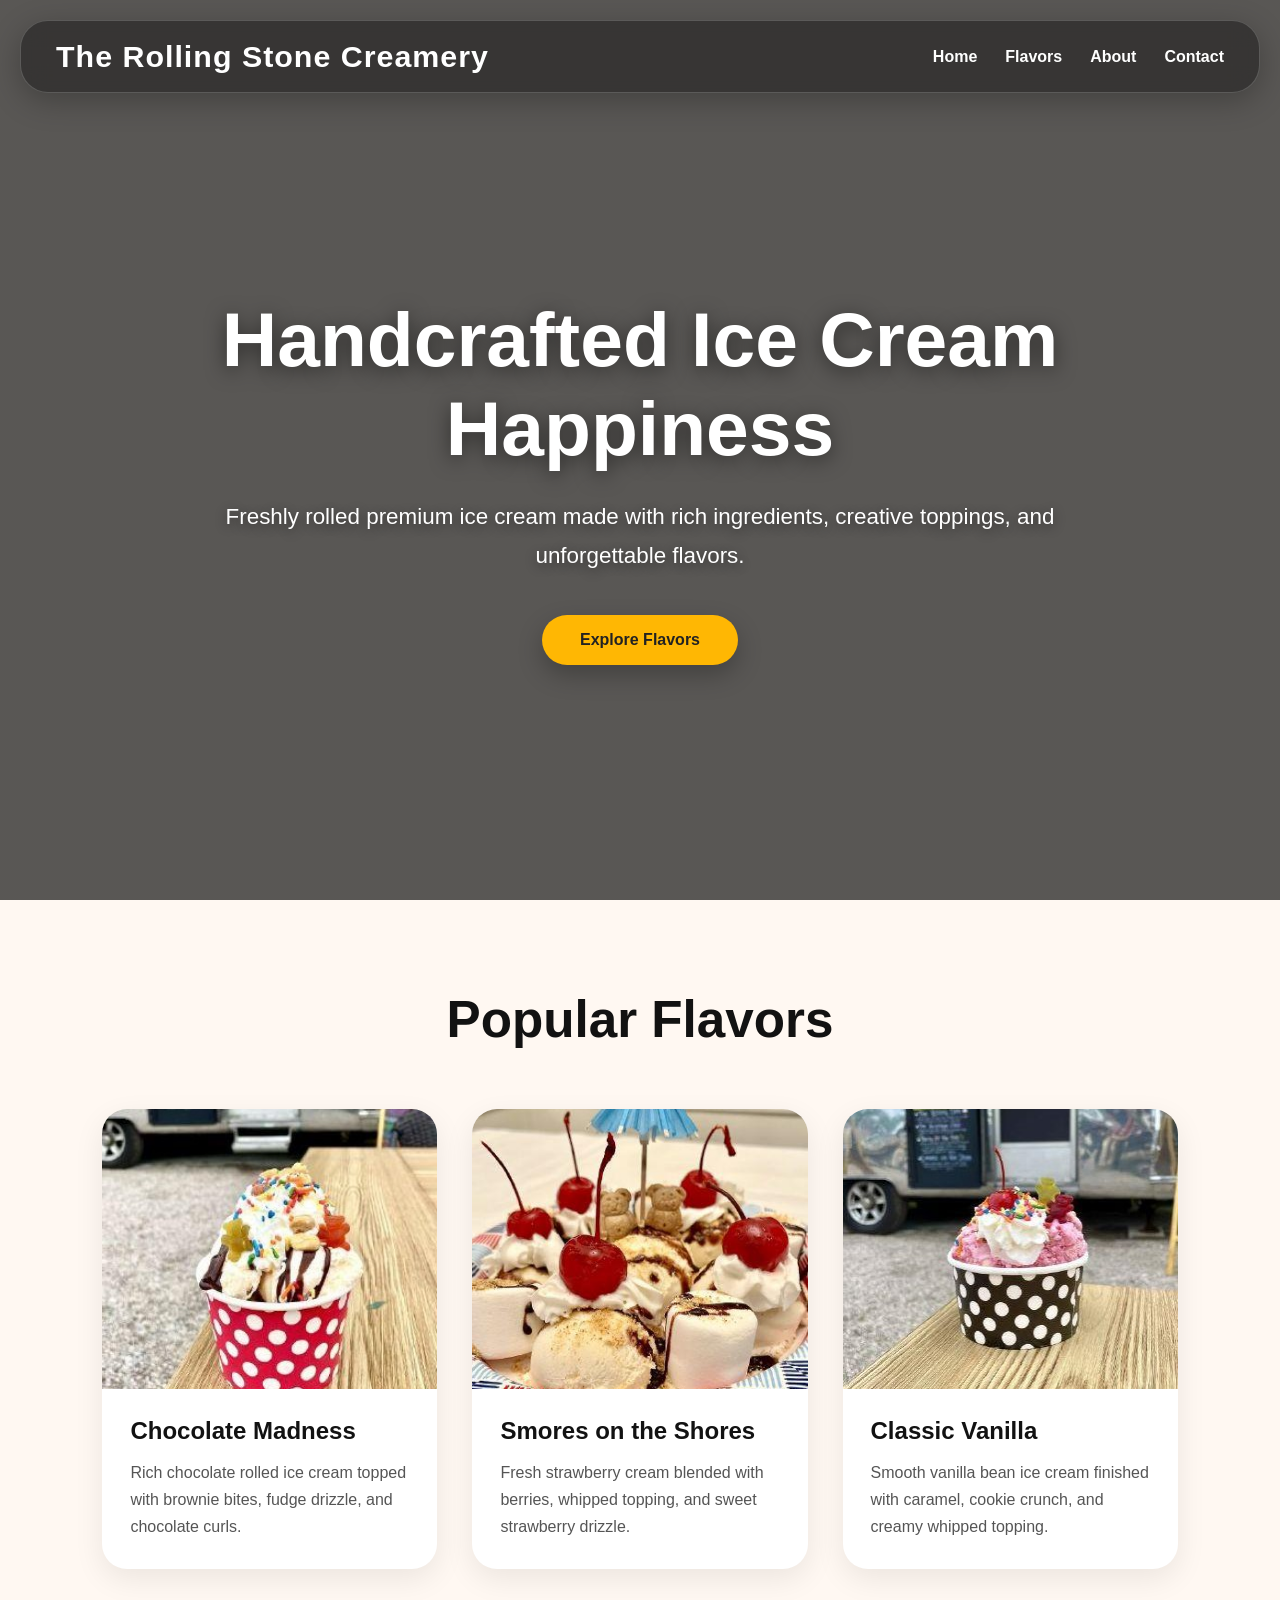
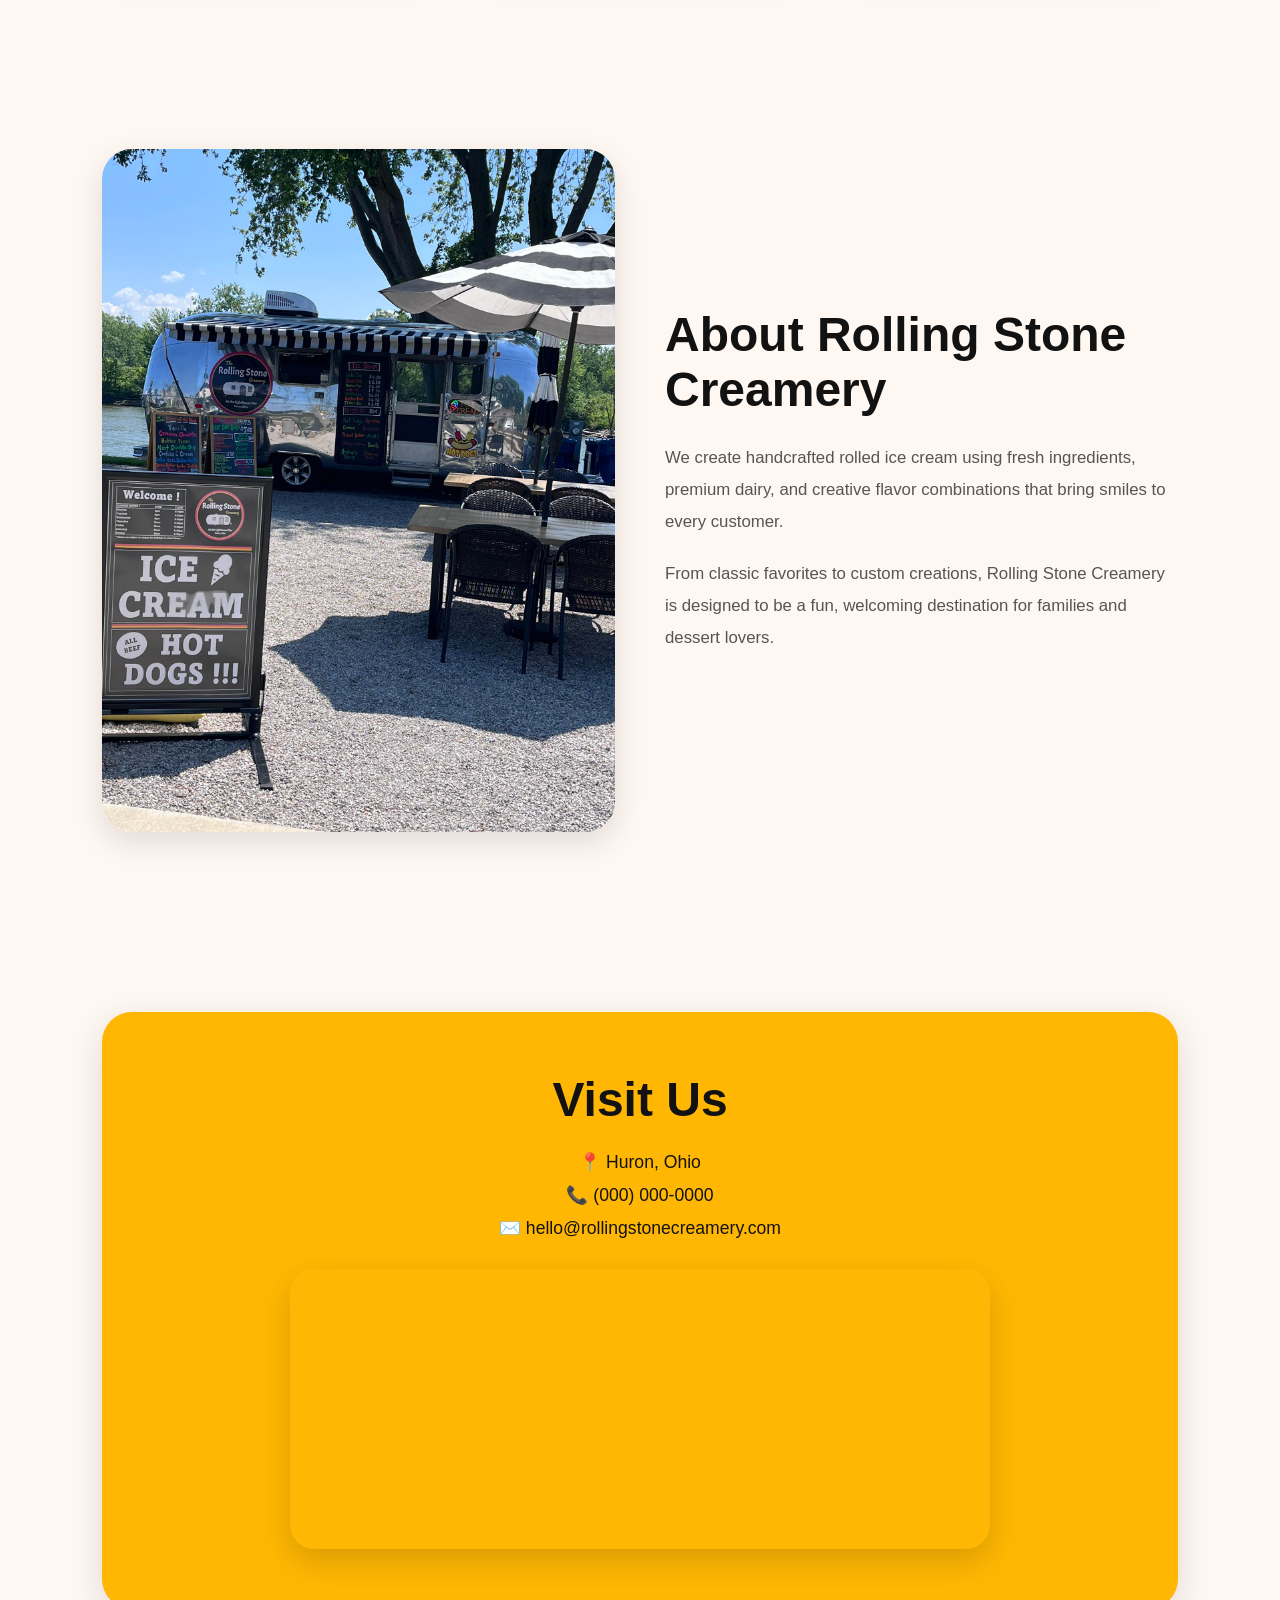
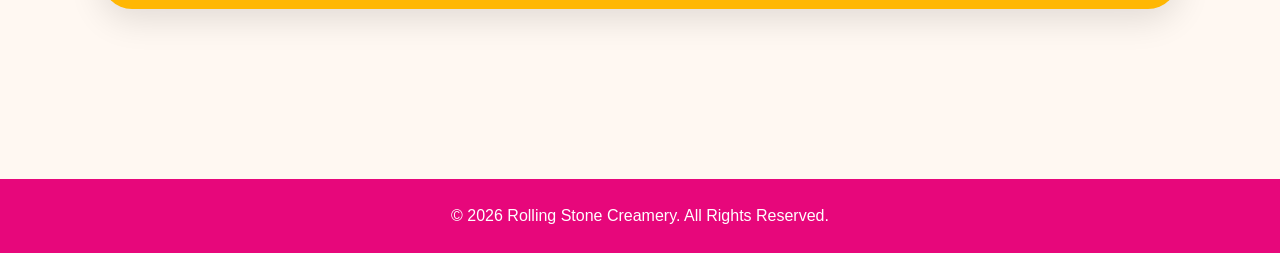
==== index.html @ 0e972435 "updated website, added new images, and removed contact and location pages" ====
<!DOCTYPE html>
<html lang="en">
<head>
  <meta charset="UTF-8" />
  <meta name="viewport" content="width=device-width, initial-scale=1.0"/>
  <title>Rolling Stone Creamery</title>

  <style>

    /* =========================
       RESET
    ========================== */

    *{
      margin:0;
      padding:0;
      box-sizing:border-box;
    }

    html{
      scroll-behavior:smooth;
      scroll-padding-top:120px;
    }

    body{
      font-family: Arial, Helvetica, sans-serif;
      background:#fff8f2;
      overflow-x:hidden;
      color:#222;
    }

    img{
      max-width:100%;
      display:block;
    }

    a{
      text-decoration:none;
    }


    /* =========================
       HERO SECTION
    ========================== */

    .hero{
      position:relative;
      min-height:100vh;

      background:
        linear-gradient(rgba(0,0,0,0.65), rgba(0,0,0,0.65)),
        url("images/stream.png");

      background-size:cover;
      background-position:center;
      background-repeat:no-repeat;

      display:flex;
      justify-content:center;
      align-items:center;

      text-align:center;
      padding:20px;
    }


    /* =========================
       FLOATING NAVBAR
    ========================== */

    header{
      position:fixed;

      top:20px;
      left:20px;
      right:20px;

      display:flex;
      justify-content:space-between;
      align-items:center;

      padding:18px 35px;

      background:rgba(15,15,15,0.45);
      backdrop-filter:blur(12px);

      border:1px solid rgba(255,255,255,0.18);

      border-radius:28px;

      box-shadow:
        0 8px 30px rgba(0,0,0,0.25);

      z-index:1000;
    }

    .logo{
      color:white;
      font-size:1.9rem;
      font-weight:bold;
      letter-spacing:1px;
      white-space:nowrap;
    }

    nav{
      display:flex;
      gap:28px;
      align-items:center;
      flex-wrap:wrap;
      justify-content:center;
    }

    nav a{
      color:white;
      font-weight:bold;
      transition:0.3s;
      font-size:1rem;
    }

    nav a:hover{
      color:#ffd166;
    }


    /* =========================
       HERO CONTENT
    ========================== */

    .hero-content{
      max-width:900px;
      color:white;
      padding-top:60px;
    }

    .hero-content h1{
      font-size:clamp(2.5rem, 6vw, 5.5rem);
      margin-bottom:25px;

      text-shadow:
        0 4px 20px rgba(0,0,0,0.5);
    }

    .hero-content p{
      font-size:clamp(1rem, 2vw, 1.4rem);
      line-height:1.7;
      margin-bottom:40px;

      text-shadow:
        0 3px 12px rgba(0,0,0,0.45);
    }

    .btn{
      display:inline-block;

      padding:16px 38px;

      background:#ffb703;
      color:#222;

      border-radius:50px;

      font-weight:bold;
      font-size:1rem;

      transition:0.3s ease;

      box-shadow:
        0 10px 25px rgba(0,0,0,0.25);
    }

    .btn:hover{
      transform:translateY(-4px) scale(1.03);
      background:#ffd166;
    }


    /* =========================
       GENERAL SECTION STYLES
    ========================== */

    section{
      padding:90px 8%;
    }

    .section-title{
      text-align:center;
      font-size:clamp(2rem, 5vw, 3.2rem);
      color:#121212;
      margin-bottom:60px;
    }


    /* =========================
       FLAVORS SECTION
    ========================== */

    .flavors-grid{
      display:grid;

      grid-template-columns:
        repeat(auto-fit, minmax(280px, 1fr));

      gap:35px;
    }

    .card{
      background:white;

      border-radius:25px;

      overflow:hidden;

      box-shadow:
        0 10px 30px rgba(0,0,0,0.08);

      transition:0.35s ease;
    }

    .card:hover{
      transform:translateY(-10px);
    }

    .card img{
      width:100%;
      height:280px;
      object-fit:cover;
    }

    .card-content{
      padding:28px;
    }

    .card-content h3{
      color:#121212;
      margin-bottom:14px;
      font-size:1.5rem;
    }

    .card-content p{
      line-height:1.7;
      color:#555;
    }


    /* =========================
       ABOUT SECTION
    ========================== */

    .about{
      display:grid;
      grid-template-columns:1fr 1fr;
      gap:50px;
      align-items:center;
    }

    .about img{
      border-radius:30px;

      height:100%;
      object-fit:cover;

      box-shadow:
        0 10px 30px rgba(0,0,0,0.12);
    }

    .about-text h2{
      color:#121212;
      font-size:clamp(2rem, 5vw, 3rem);
      margin-bottom:25px;
    }

    .about-text p{
      line-height:1.9;
      margin-bottom:20px;
      color:#555;
      font-size:1.05rem;
    }


    /* =========================
       CONTACT SECTION
    ========================== */

    .contact-box{
      background:#ffb703;
      color:#121212;

      padding:60px 30px;

      border-radius:30px;

      text-align:center;

      box-shadow:
        0 10px 35px rgba(0,0,0,0.12);
    }

    .contact-box h2{
      font-size:clamp(2rem, 5vw, 3rem);
      margin-bottom:25px;
    }

    .map-container{
      margin-top:30px;
      width:100%;
      max-width:700px;
      margin-left:auto;
      margin-right:auto;
      border-radius:24px;
      overflow:hidden;
      box-shadow:0 12px 30px rgba(0,0,0,0.15);
    }

    .map-container iframe{
      width:100%;
      min-height:280px;
      border:0;
      display:block;
    }

    .contact-box p{
      margin:12px 0;
      font-size:1.1rem;
    }


    /* =========================
       FOOTER
    ========================== */

    footer{
      background:#e7077b;
      color:white;

      text-align:center;

      padding:28px 20px;
      margin-top:80px;
    }


    /* =========================
       TABLETS
    ========================== */

    @media(max-width:992px){

      .about{
        grid-template-columns:1fr;
      }

      .about img{
        max-height:500px;
      }

      .logo{
        font-size:1.6rem;
      }
    }


    /* =========================
       MOBILE
    ========================== */

    @media(max-width:768px){

      header{
        flex-direction:column;
        gap:18px;

        padding:20px;
      }

      nav{
        gap:18px;
      }

      nav a{
        font-size:0.95rem;
      }

      .logo{
        font-size:1.5rem;
      }

      .hero{
        padding-top:120px;
      }

      .hero-content{
        padding-top:40px;
      }

      .hero-content p{
        font-size:1rem;
      }

      section{
        padding:70px 6%;
      }

      .map-container iframe{
        min-height:220px;
      }

      .card img{
        height:240px;
      }
    }


    /* =========================
       SMALL PHONES
    ========================== */

    @media(max-width:480px){

      header{
        left:10px;
        right:10px;
        top:10px;

        border-radius:22px;
      }

      .logo{
        font-size:1.4rem;
        text-align:center;
      }

      nav{
        gap:12px;
      }

      nav a{
        font-size:0.85rem;
      }

      .btn{
        width:100%;
        max-width:280px;
      }

      .contact-box{
        padding:45px 20px;
      }
    }

  </style>
</head>

<body>

  <!-- =========================
       HERO
  ========================== -->

  <section class="hero" id="home">

    <!-- NAVBAR -->

    <header >
      <div class="logo">
        The Rolling Stone Creamery
      </div>

      <nav>
        <a href="#home">Home</a>
        <a href="#flavors">Flavors</a>
        <a href="#about">About</a>
        <a href="#contact">Contact</a>
      </nav>

    </header>


    <!-- HERO CONTENT -->
    <div > </div>

    <div class="hero-content">

      <h1>
        Handcrafted Ice Cream Happiness
      </h1>

      <p>
        Freshly rolled premium ice cream made with rich ingredients,
        creative toppings, and unforgettable flavors.
      </p>

      <a href="#flavors" class="btn">
        Explore Flavors
      </a>

    </div>

  </section>


  <!-- =========================
       FLAVORS
  ========================== -->

  <section id="flavors">

    <h2 class="section-title">
      Popular Flavors
    </h2>

    <div class="flavors-grid">

      <div class="card">

        <img
          src="images/icecream.jpg"
          alt="Chocolate Ice Cream"
        >

        <div class="card-content">

          <h3>Chocolate Madness</h3>

          <p>
            Rich chocolate rolled ice cream topped with brownie bites,
            fudge drizzle, and chocolate curls.
          </p>

        </div>

      </div>


      <div class="card">

        <img
          src="images/shores.jpg"
          alt="Strawberry Ice Cream"
        >

        <div class="card-content">

          <h3>Smores on the Shores</h3>

          <p>
            Fresh strawberry cream blended with berries,
            whipped topping, and sweet strawberry drizzle.
          </p>

        </div>

      </div>


      <div class="card">

        <img
          src="images/pink.jpg"
          alt="Vanilla Ice Cream"
        >

        <div class="card-content">

          <h3>Classic Vanilla</h3>

          <p>
            Smooth vanilla bean ice cream finished with caramel,
            cookie crunch, and creamy whipped topping.
          </p>

        </div>

      </div>

    </div>

  </section>


  <!-- =========================
       ABOUT
  ========================== -->

  <section id="about">

    <div class="about">

      <img
        src="images/Mobile.jpg"
        alt="Ice Cream Shop"
      >

      <div class="about-text">

        <h2>
          About Rolling Stone Creamery
        </h2>

        <p>
          We create handcrafted rolled ice cream using fresh ingredients,
          premium dairy, and creative flavor combinations that bring
          smiles to every customer.
        </p>

        <p>
          From classic favorites to custom creations,
          Rolling Stone Creamery is designed to be a fun,
          welcoming destination for families and dessert lovers.
        </p>

      </div>

    </div>

  </section>


  <!-- =========================
       CONTACT
  ========================== -->

  <section id="contact">

    <div class="contact-box">

      <h2>
        Visit Us
      </h2>

      <p>📍 Huron, Ohio</p>
      <p>📞 (000) 000-0000</p>
      <p>✉️ hello@rollingstonecreamery.com</p>

    <div class="map-container">
      <iframe src="https://www.google.com/maps/embed?pb=!1m18!1m12!1m3!1d2992.952957649948!2d-82.55434002339095!3d41.39682797129865!2m3!1f0!2f0!3f0!3m2!1i1024!2i768!4f13.1!3m3!1m2!1s0x883a6b183b2b6341%3A0x81b5bcb87143c381!2sThe%20Rolling%20Stone%20Creamery!5e0!3m2!1sen!2sus!4v1778425450302!5m2!1sen!2sus" allowfullscreen="" loading="lazy" referrerpolicy="no-referrer-when-downgrade"></iframe>
    </div>

    </div>


  </section>


  <!-- =========================
       FOOTER
  ========================== -->

  <footer>
    © 2026 Rolling Stone Creamery. All Rights Reserved.
  </footer>

</body>
</html>
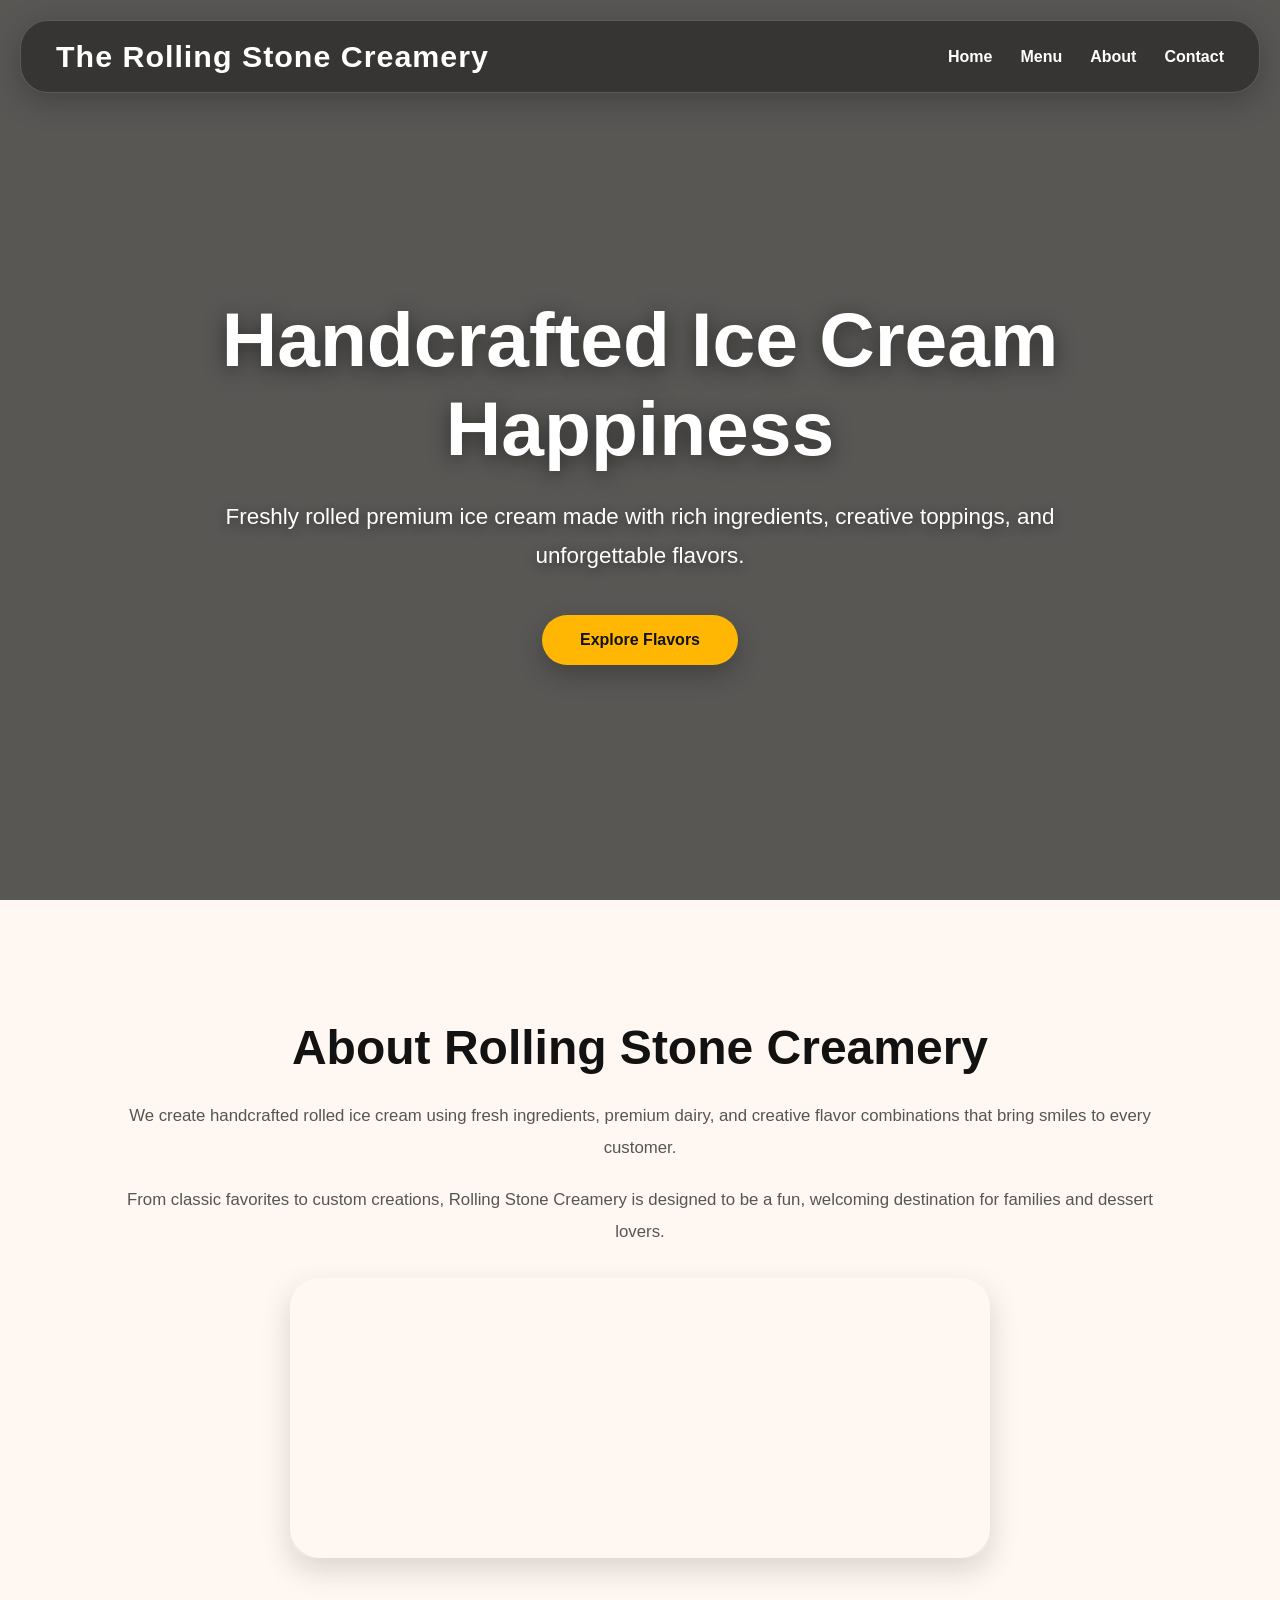
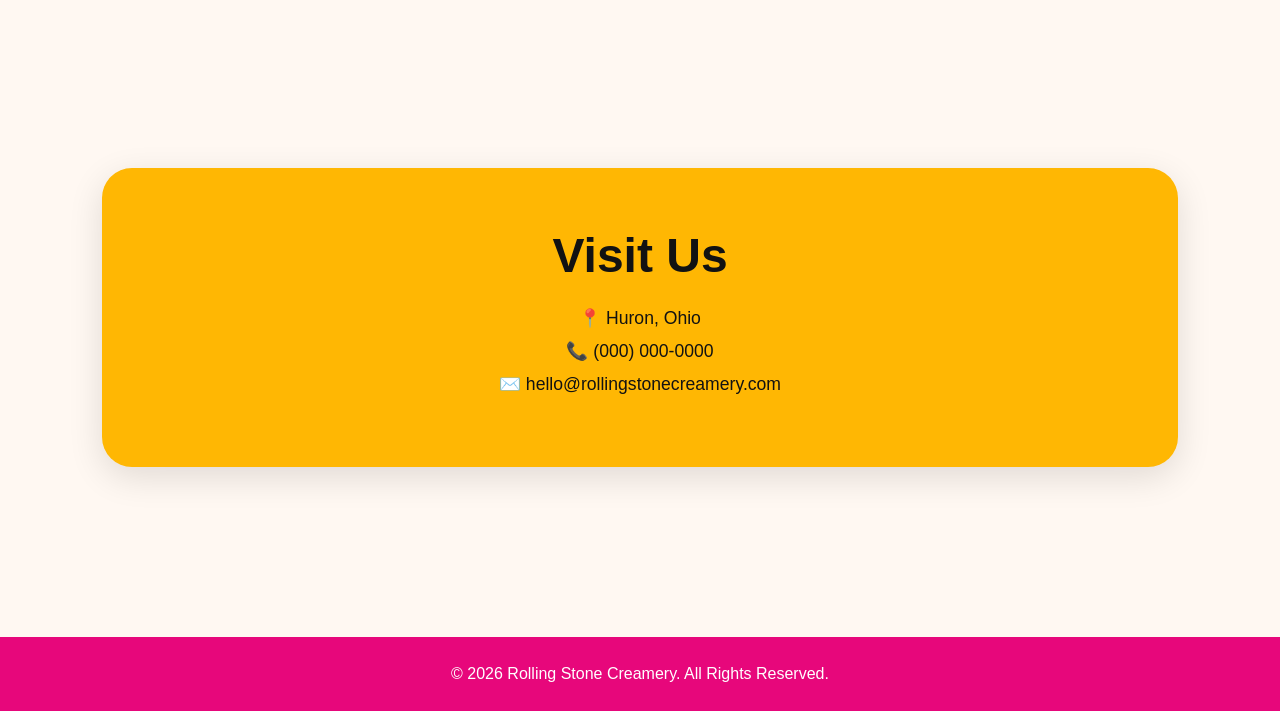
==== commit eedc874d: "Added Menu and css files, removed nav-toggle.js and related code from index.html and menu.html" ====
--- a/index.html
+++ b/index.html
@@ -5,453 +5,12 @@
   <meta name="viewport" content="width=device-width, initial-scale=1.0"/>
   <title>Rolling Stone Creamery</title>
 
-  <style>
-
-    /* =========================
-       RESET
-    ========================== */
-
-    *{
-      margin:0;
-      padding:0;
-      box-sizing:border-box;
-    }
-
-    html{
-      scroll-behavior:smooth;
-      scroll-padding-top:120px;
-    }
-
-    body{
-      font-family: Arial, Helvetica, sans-serif;
-      background:#fff8f2;
-      overflow-x:hidden;
-      color:#222;
-    }
-
-    img{
-      max-width:100%;
-      display:block;
-    }
-
-    a{
-      text-decoration:none;
-    }
-
-
-    /* =========================
-       HERO SECTION
-    ========================== */
-
-    .hero{
-      position:relative;
-      min-height:100vh;
-
-      background:
-        linear-gradient(rgba(0,0,0,0.65), rgba(0,0,0,0.65)),
-        url("images/stream.png");
-
-      background-size:cover;
-      background-position:center;
-      background-repeat:no-repeat;
-
-      display:flex;
-      justify-content:center;
-      align-items:center;
-
-      text-align:center;
-      padding:20px;
-    }
-
-
-    /* =========================
-       FLOATING NAVBAR
-    ========================== */
-
-    header{
-      position:fixed;
-
-      top:20px;
-      left:20px;
-      right:20px;
-
-      display:flex;
-      justify-content:space-between;
-      align-items:center;
-
-      padding:18px 35px;
-
-      background:rgba(15,15,15,0.45);
-      backdrop-filter:blur(12px);
-
-      border:1px solid rgba(255,255,255,0.18);
-
-      border-radius:28px;
-
-      box-shadow:
-        0 8px 30px rgba(0,0,0,0.25);
-
-      z-index:1000;
-    }
-
-    .logo{
-      color:white;
-      font-size:1.9rem;
-      font-weight:bold;
-      letter-spacing:1px;
-      white-space:nowrap;
-    }
-
-    nav{
-      display:flex;
-      gap:28px;
-      align-items:center;
-      flex-wrap:wrap;
-      justify-content:center;
-    }
-
-    nav a{
-      color:white;
-      font-weight:bold;
-      transition:0.3s;
-      font-size:1rem;
-    }
-
-    nav a:hover{
-      color:#ffd166;
-    }
-
-
-    /* =========================
-       HERO CONTENT
-    ========================== */
-
-    .hero-content{
-      max-width:900px;
-      color:white;
-      padding-top:60px;
-    }
-
-    .hero-content h1{
-      font-size:clamp(2.5rem, 6vw, 5.5rem);
-      margin-bottom:25px;
-
-      text-shadow:
-        0 4px 20px rgba(0,0,0,0.5);
-    }
-
-    .hero-content p{
-      font-size:clamp(1rem, 2vw, 1.4rem);
-      line-height:1.7;
-      margin-bottom:40px;
-
-      text-shadow:
-        0 3px 12px rgba(0,0,0,0.45);
-    }
-
-    .btn{
-      display:inline-block;
-
-      padding:16px 38px;
-
-      background:#ffb703;
-      color:#222;
-
-      border-radius:50px;
-
-      font-weight:bold;
-      font-size:1rem;
-
-      transition:0.3s ease;
-
-      box-shadow:
-        0 10px 25px rgba(0,0,0,0.25);
-    }
-
-    .btn:hover{
-      transform:translateY(-4px) scale(1.03);
-      background:#ffd166;
-    }
-
-
-    /* =========================
-       GENERAL SECTION STYLES
-    ========================== */
-
-    section{
-      padding:90px 8%;
-    }
-
-    .section-title{
-      text-align:center;
-      font-size:clamp(2rem, 5vw, 3.2rem);
-      color:#121212;
-      margin-bottom:60px;
-    }
-
-
-    /* =========================
-       FLAVORS SECTION
-    ========================== */
-
-    .flavors-grid{
-      display:grid;
-
-      grid-template-columns:
-        repeat(auto-fit, minmax(280px, 1fr));
-
-      gap:35px;
-    }
-
-    .card{
-      background:white;
-
-      border-radius:25px;
-
-      overflow:hidden;
-
-      box-shadow:
-        0 10px 30px rgba(0,0,0,0.08);
-
-      transition:0.35s ease;
-    }
-
-    .card:hover{
-      transform:translateY(-10px);
-    }
-
-    .card img{
-      width:100%;
-      height:280px;
-      object-fit:cover;
-    }
-
-    .card-content{
-      padding:28px;
-    }
-
-    .card-content h3{
-      color:#121212;
-      margin-bottom:14px;
-      font-size:1.5rem;
-    }
-
-    .card-content p{
-      line-height:1.7;
-      color:#555;
-    }
-
-
-    /* =========================
-       ABOUT SECTION
-    ========================== */
-
-    .about{
-      display:grid;
-      grid-template-columns:1fr 1fr;
-      gap:50px;
-      align-items:center;
-    }
-
-    .about img{
-      border-radius:30px;
-
-      height:100%;
-      object-fit:cover;
-
-      box-shadow:
-        0 10px 30px rgba(0,0,0,0.12);
-    }
-
-    .about-text h2{
-      color:#121212;
-      font-size:clamp(2rem, 5vw, 3rem);
-      margin-bottom:25px;
-    }
-
-    .about-text p{
-      line-height:1.9;
-      margin-bottom:20px;
-      color:#555;
-      font-size:1.05rem;
-    }
-
-
-    /* =========================
-       CONTACT SECTION
-    ========================== */
-
-    .contact-box{
-      background:#ffb703;
-      color:#121212;
-
-      padding:60px 30px;
-
-      border-radius:30px;
-
-      text-align:center;
-
-      box-shadow:
-        0 10px 35px rgba(0,0,0,0.12);
-    }
-
-    .contact-box h2{
-      font-size:clamp(2rem, 5vw, 3rem);
-      margin-bottom:25px;
-    }
-
-    .map-container{
-      margin-top:30px;
-      width:100%;
-      max-width:700px;
-      margin-left:auto;
-      margin-right:auto;
-      border-radius:24px;
-      overflow:hidden;
-      box-shadow:0 12px 30px rgba(0,0,0,0.15);
-    }
-
-    .map-container iframe{
-      width:100%;
-      min-height:280px;
-      border:0;
-      display:block;
-    }
-
-    .contact-box p{
-      margin:12px 0;
-      font-size:1.1rem;
-    }
-
-
-    /* =========================
-       FOOTER
-    ========================== */
-
-    footer{
-      background:#e7077b;
-      color:white;
-
-      text-align:center;
-
-      padding:28px 20px;
-      margin-top:80px;
-    }
-
-
-    /* =========================
-       TABLETS
-    ========================== */
-
-    @media(max-width:992px){
-
-      .about{
-        grid-template-columns:1fr;
-      }
-
-      .about img{
-        max-height:500px;
-      }
-
-      .logo{
-        font-size:1.6rem;
-      }
-    }
-
-
-    /* =========================
-       MOBILE
-    ========================== */
-
-    @media(max-width:768px){
-
-      header{
-        flex-direction:column;
-        gap:18px;
-
-        padding:20px;
-      }
-
-      nav{
-        gap:18px;
-      }
-
-      nav a{
-        font-size:0.95rem;
-      }
-
-      .logo{
-        font-size:1.5rem;
-      }
-
-      .hero{
-        padding-top:120px;
-      }
-
-      .hero-content{
-        padding-top:40px;
-      }
-
-      .hero-content p{
-        font-size:1rem;
-      }
-
-      section{
-        padding:70px 6%;
-      }
-
-      .map-container iframe{
-        min-height:220px;
-      }
-
-      .card img{
-        height:240px;
-      }
-    }
-
-
-    /* =========================
-       SMALL PHONES
-    ========================== */
-
-    @media(max-width:480px){
-
-      header{
-        left:10px;
-        right:10px;
-        top:10px;
-
-        border-radius:22px;
-      }
-
-      .logo{
-        font-size:1.4rem;
-        text-align:center;
-      }
-
-      nav{
-        gap:12px;
-      }
-
-      nav a{
-        font-size:0.85rem;
-      }
-
-      .btn{
-        width:100%;
-        max-width:280px;
-      }
-
-      .contact-box{
-        padding:45px 20px;
-      }
-    }
-
-  </style>
+  <link rel="stylesheet" href="global.css">
+  <link rel="stylesheet" href="index.css">
+  <link rel="icon" href="images/icon.ico" type="image/x-icon">
 </head>
 
 <body>
-
   <!-- =========================
        HERO
   ========================== -->
@@ -467,7 +26,7 @@
 
       <nav>
         <a href="#home">Home</a>
-        <a href="#flavors">Flavors</a>
+        <a href="menu.html#flavors">Menu</a>
         <a href="#about">About</a>
         <a href="#contact">Contact</a>
       </nav>
@@ -489,88 +48,9 @@
         creative toppings, and unforgettable flavors.
       </p>
 
-      <a href="#flavors" class="btn">
+      <a href="menu.html#flavors" class="btn">
         Explore Flavors
       </a>
-
-    </div>
-
-  </section>
-
-
-  <!-- =========================
-       FLAVORS
-  ========================== -->
-
-  <section id="flavors">
-
-    <h2 class="section-title">
-      Popular Flavors
-    </h2>
-
-    <div class="flavors-grid">
-
-      <div class="card">
-
-        <img
-          src="images/icecream.jpg"
-          alt="Chocolate Ice Cream"
-        >
-
-        <div class="card-content">
-
-          <h3>Chocolate Madness</h3>
-
-          <p>
-            Rich chocolate rolled ice cream topped with brownie bites,
-            fudge drizzle, and chocolate curls.
-          </p>
-
-        </div>
-
-      </div>
-
-
-      <div class="card">
-
-        <img
-          src="images/shores.jpg"
-          alt="Strawberry Ice Cream"
-        >
-
-        <div class="card-content">
-
-          <h3>Smores on the Shores</h3>
-
-          <p>
-            Fresh strawberry cream blended with berries,
-            whipped topping, and sweet strawberry drizzle.
-          </p>
-
-        </div>
-
-      </div>
-
-
-      <div class="card">
-
-        <img
-          src="images/pink.jpg"
-          alt="Vanilla Ice Cream"
-        >
-
-        <div class="card-content">
-
-          <h3>Classic Vanilla</h3>
-
-          <p>
-            Smooth vanilla bean ice cream finished with caramel,
-            cookie crunch, and creamy whipped topping.
-          </p>
-
-        </div>
-
-      </div>
 
     </div>
 
@@ -585,10 +65,7 @@
 
     <div class="about">
 
-      <img
-        src="images/Mobile.jpg"
-        alt="Ice Cream Shop"
-      >
+
 
       <div class="about-text">
 
@@ -607,7 +84,9 @@
           Rolling Stone Creamery is designed to be a fun,
           welcoming destination for families and dessert lovers.
         </p>
-
+    <div class="map-container">
+      <iframe src="https://www.google.com/maps/embed?pb=!1m18!1m12!1m3!1d2992.952957649948!2d-82.55434002339095!3d41.39682797129865!2m3!1f0!2f0!3f0!3m2!1i1024!2i768!4f13.1!3m3!1m2!1s0x883a6b183b2b6341%3A0x81b5bcb87143c381!2sThe%20Rolling%20Stone%20Creamery!5e0!3m2!1sen!2sus!4v1778425450302!5m2!1sen!2sus" allowfullscreen="" loading="lazy" referrerpolicy="no-referrer-when-downgrade"></iframe>
+    </div>
       </div>
 
     </div>
@@ -631,10 +110,6 @@
       <p>📞 (000) 000-0000</p>
       <p>✉️ hello@rollingstonecreamery.com</p>
 
-    <div class="map-container">
-      <iframe src="https://www.google.com/maps/embed?pb=!1m18!1m12!1m3!1d2992.952957649948!2d-82.55434002339095!3d41.39682797129865!2m3!1f0!2f0!3f0!3m2!1i1024!2i768!4f13.1!3m3!1m2!1s0x883a6b183b2b6341%3A0x81b5bcb87143c381!2sThe%20Rolling%20Stone%20Creamery!5e0!3m2!1sen!2sus!4v1778425450302!5m2!1sen!2sus" allowfullscreen="" loading="lazy" referrerpolicy="no-referrer-when-downgrade"></iframe>
-    </div>
-
     </div>
 
 
--- a/global.css
+++ b/global.css
@@ -0,0 +1,210 @@
+/* =========================
+   GLOBAL STYLES
+   Shared layout, color palette, typography, and reusable patterns
+========================== */
+
+:root {
+  --bg: #fff8f2;
+  --text: #222;
+  --muted: #555;
+  --brand-gold: #ffb703;
+  --brand-gold-light: #ffd166;
+  --brand-pink: #e7077b;
+  --brand-black: #121212;
+  --nav-bg: rgba(15,15,15,0.45);
+  --nav-border: rgba(255,255,255,0.18);
+  --card-shadow: rgba(0,0,0,0.08);
+}
+
+/* Reset and base typography */
+* {
+  margin: 0;
+  padding: 0;
+  box-sizing: border-box;
+}
+
+html {
+  scroll-behavior: smooth;
+  scroll-padding-top: 120px;
+}
+
+body {
+  font-family: Arial, Helvetica, sans-serif;
+  background: var(--bg);
+  overflow-x: hidden;
+  color: var(--text);
+}
+
+img {
+  max-width: 100%;
+  display: block;
+}
+
+a {
+  text-decoration: none;
+}
+
+/* Shared button styling */
+.btn {
+  display: inline-block;
+  padding: 16px 38px;
+  background: var(--brand-gold);
+  color: var(--brand-black);
+  border-radius: 50px;
+  font-weight: bold;
+  font-size: 1rem;
+  transition: 0.3s ease;
+  box-shadow: 0 10px 25px rgba(0,0,0,0.25);
+}
+
+.btn:hover {
+  transform: translateY(-4px) scale(1.03);
+  background: var(--brand-gold-light);
+}
+
+/* Shared section spacing */
+section {
+  padding: 90px 8%;
+}
+
+section:not(.hero) {
+  padding-top: 120px;
+}
+
+.section-title {
+  text-align: center;
+  font-size: clamp(2rem, 5vw, 3.2rem);
+  color: var(--brand-black);
+  margin-bottom: 60px;
+}
+
+/* Shared header and navigation */
+header {
+  position: fixed;
+  top: 20px;
+  left: 20px;
+  right: 20px;
+  display: flex;
+  justify-content: space-between;
+  align-items: center;
+  padding: 18px 35px;
+  background: var(--nav-bg);
+  backdrop-filter: blur(12px);
+  border: 1px solid var(--nav-border);
+  border-radius: 28px;
+  box-shadow: 0 8px 30px rgba(0,0,0,0.25);
+  z-index: 1000;
+  transition: transform 0.25s ease, opacity 0.25s ease;
+}
+
+header.hidden-nav {
+  transform: translateY(-120%);
+  opacity: 0;
+  pointer-events: none;
+}
+
+.logo {
+  color: white;
+  font-size: 1.9rem;
+  font-weight: bold;
+  letter-spacing: 1px;
+  white-space: nowrap;
+}
+
+nav {
+  display: flex;
+  gap: 28px;
+  align-items: center;
+  flex-wrap: wrap;
+  justify-content: center;
+}
+
+nav a {
+  color: white;
+  font-weight: bold;
+  transition: 0.3s;
+  font-size: 1rem;
+}
+
+nav a:hover {
+  color: var(--brand-gold);
+}
+
+/* Shared footer styling */
+footer {
+  background: var(--brand-pink);
+  color: white;
+  text-align: center;
+  padding: 28px 20px;
+  margin-top: 80px;
+}
+
+/* Shared responsive breakpoints */
+@media (max-width: 992px) {
+  .logo {
+    font-size: 1.6rem;
+  }
+}
+
+@media (max-width: 768px) {
+  header {
+    flex-direction: column;
+    gap: 18px;
+    padding: 20px;
+  }
+
+  nav {
+    gap: 18px;
+  }
+
+  nav a {
+    font-size: 0.95rem;
+  }
+
+  .logo {
+    font-size: 1.5rem;
+  }
+
+  .nav-toggle-btn {
+    padding: 6px 10px;
+    font-size: 0.8rem;
+  }
+
+  section {
+    padding: 70px 6%;
+  }
+}
+
+@media (max-width: 480px) {
+  header {
+    left: 10px;
+    right: 10px;
+    top: 10px;
+    border-radius: 22px;
+  }
+
+  .logo {
+    font-size: 1.4rem;
+    text-align: center;
+  }
+
+  nav {
+    gap: 12px;
+  }
+
+  nav a {
+    font-size: 0.85rem;
+  }
+
+  .nav-toggle-btn {
+    bottom: 12px;
+    right: 12px;
+    padding: 6px 10px;
+    font-size: 0.75rem;
+  }
+
+  .btn {
+    width: 100%;
+    max-width: 280px;
+  }
+}
--- a/index.css
+++ b/index.css
@@ -0,0 +1,137 @@
+/* =========================
+   INDEX PAGE STYLES
+   Specific styling for the homepage only
+========================== */
+
+/* Hero section with the background image and overlay */
+.hero {
+  position: relative;
+  min-height: 100vh;
+  background:
+    linear-gradient(rgba(0,0,0,0.65), rgba(0,0,0,0.65)),
+    url("images/stream.png");
+  background-size: cover;
+  background-position: center;
+  background-repeat: no-repeat;
+  display: flex;
+  justify-content: center;
+  align-items: center;
+  text-align: center;
+  padding: 20px;
+}
+
+.hero-content {
+  max-width: 900px;
+  color: white;
+  padding-top: 60px;
+}
+
+.hero-content h1 {
+  font-size: clamp(2.5rem, 6vw, 5.5rem);
+  margin-bottom: 25px;
+  text-shadow: 0 4px 20px rgba(0,0,0,0.5);
+}
+
+.hero-content p {
+  font-size: clamp(1rem, 2vw, 1.4rem);
+  line-height: 1.7;
+  margin-bottom: 40px;
+  text-shadow: 0 3px 12px rgba(0,0,0,0.45);
+}
+
+/* About section styling */
+.about {
+  display: grid;
+  grid-template-columns: 1fr;
+  gap: 50px;
+  align-items: center;
+    text-align: center;
+
+}
+
+.about iframe {
+  border-radius: 30px;
+  height: 100%;
+  object-fit: cover;
+  box-shadow: 0 10px 30px rgba(0,0,0,0.12);
+}
+
+.about-text h2 {
+  color: var(--brand-black);
+  font-size: clamp(2rem, 5vw, 3rem);
+  margin-bottom: 25px;
+}
+
+.about-text p {
+  line-height: 1.9;
+  margin-bottom: 20px;
+  color: var(--muted);
+  font-size: 1.05rem;
+}
+
+/* Contact card and map styling */
+.contact-box {
+  background: var(--brand-gold);
+  color: var(--brand-black);
+  padding: 60px 30px;
+  border-radius: 30px;
+  text-align: center;
+  box-shadow: 0 10px 35px rgba(0,0,0,0.12);
+}
+
+.contact-box h2 {
+  font-size: clamp(2rem, 5vw, 3rem);
+  margin-bottom: 25px;
+}
+
+.map-container {
+  margin-top: 30px;
+  width: 100%;
+  max-width: 700px;
+  margin-left: auto;
+  margin-right: auto;
+  border-radius: 24px;
+  overflow: hidden;
+  box-shadow: 0 12px 30px rgba(0,0,0,0.15);
+}
+
+.map-container iframe {
+  width: 100%;
+  min-height: 280px;
+  border: 0;
+  display: block;
+}
+
+.contact-box p {
+  margin: 12px 0;
+  font-size: 1.1rem;
+}
+
+/* Index-specific responsive adjustments */
+@media (max-width: 768px) {
+  .hero {
+    padding-top: 120px;
+  }
+
+  .hero-content {
+    padding-top: 40px;
+  }
+
+  .hero-content p {
+    font-size: 1rem;
+  }
+
+  section {
+    padding: 70px 6%;
+  }
+
+  .map-container iframe {
+    min-height: 220px;
+  }
+}
+
+@media (max-width: 480px) {
+  .contact-box {
+    padding: 45px 20px;
+  }
+}
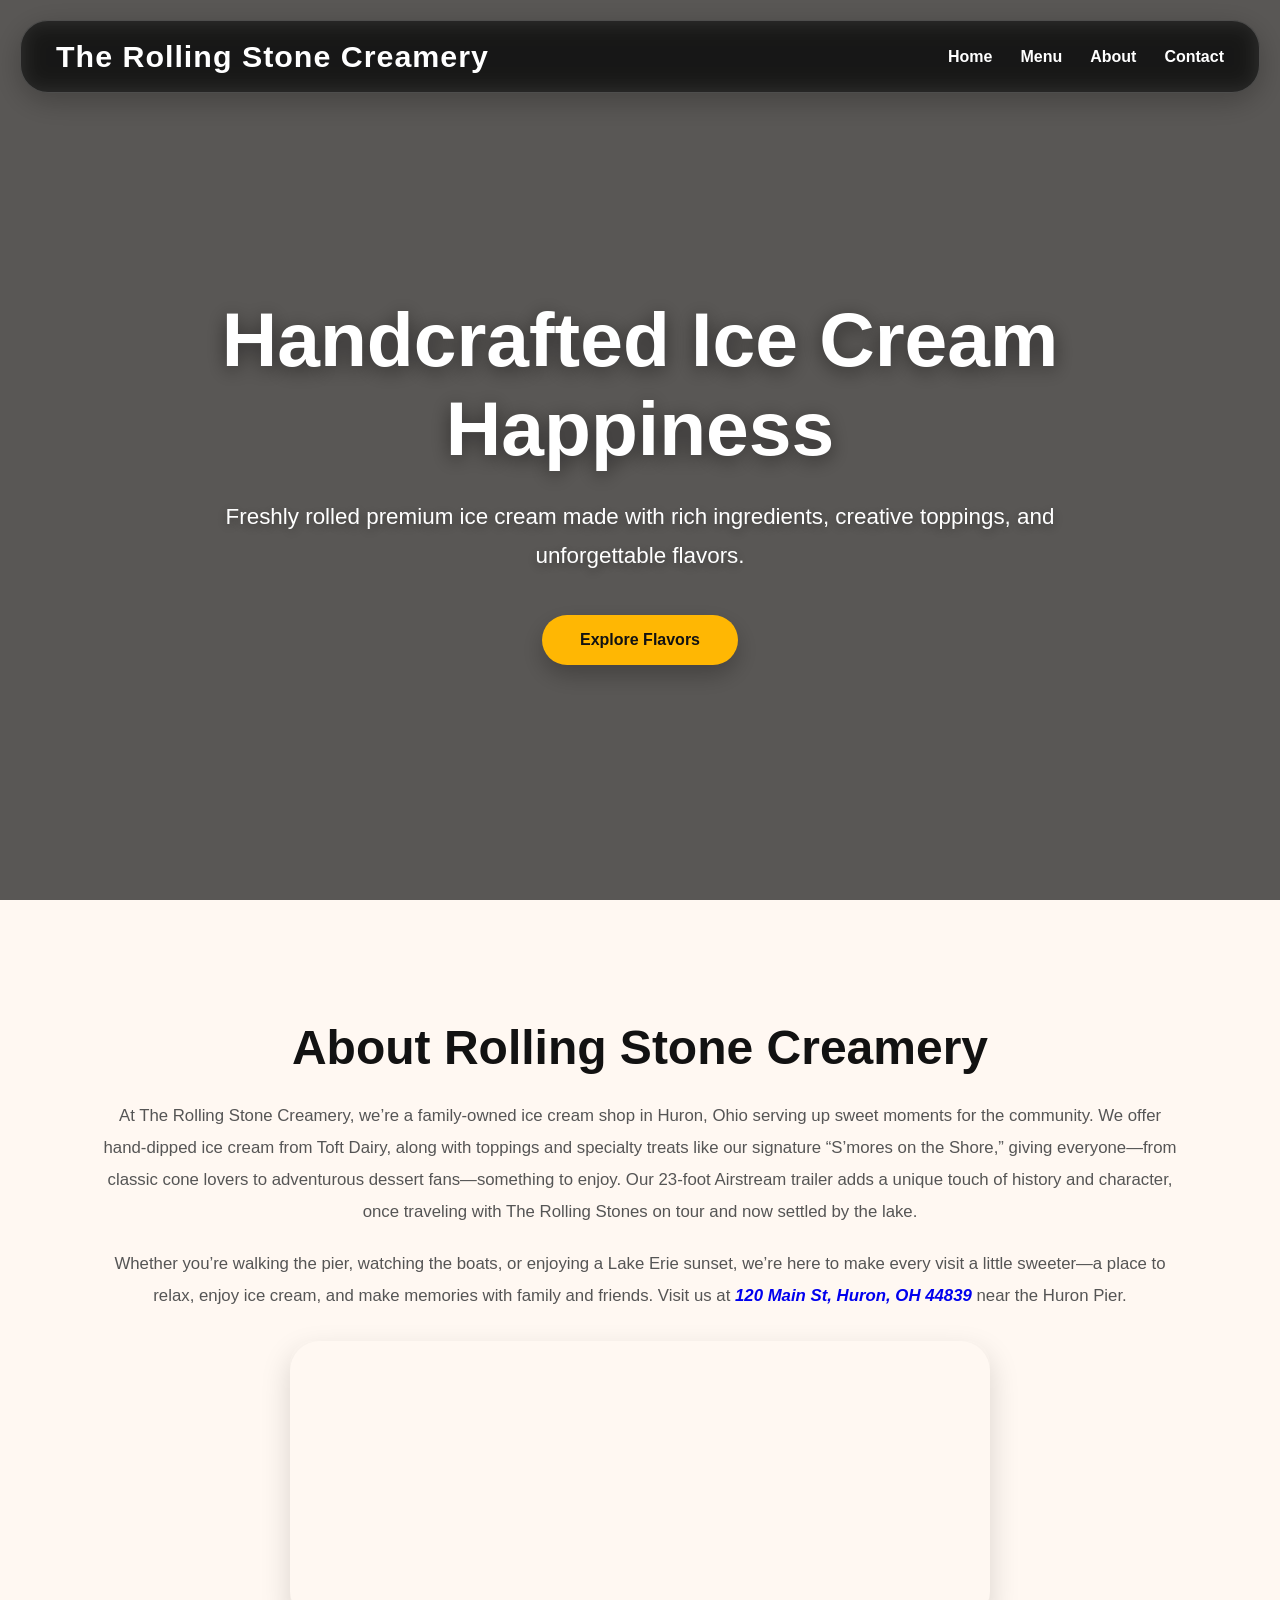
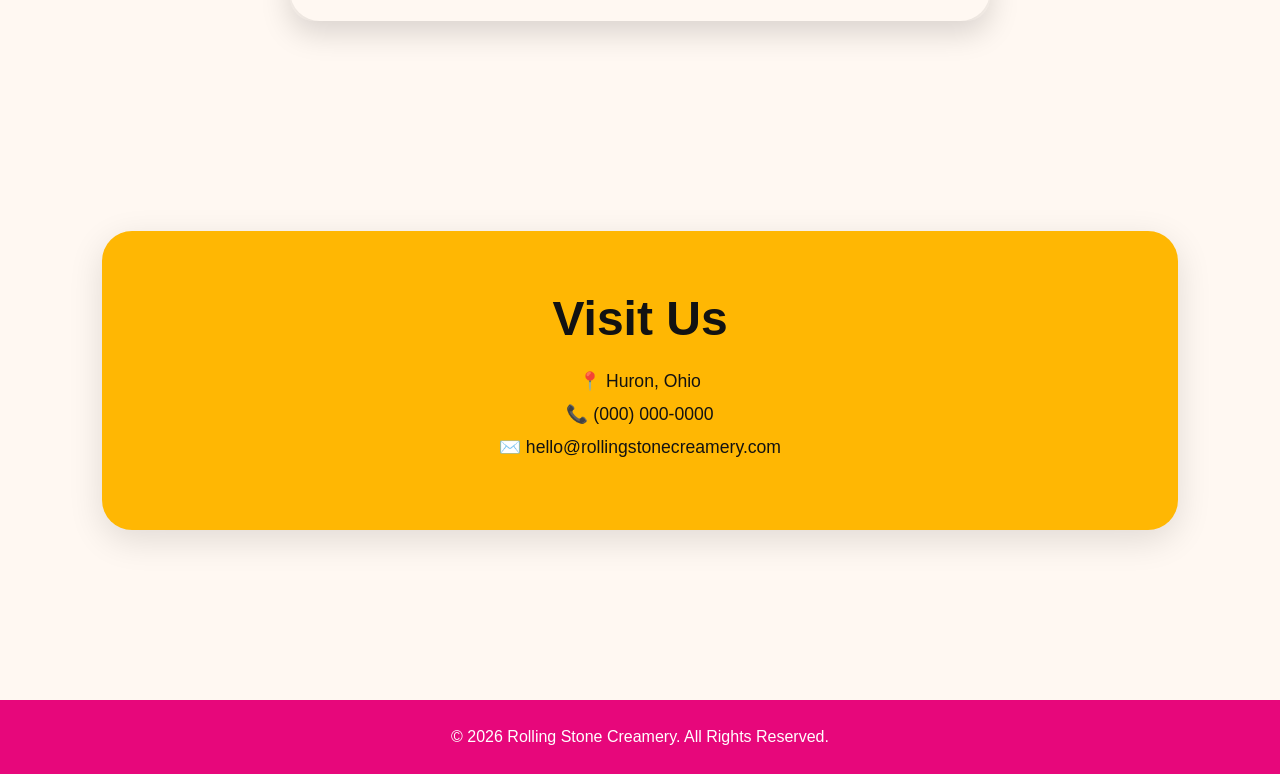
==== commit a95cf611: "Added transition effect to the navigation toggle button for a smoother user experience. Updated the " ====
--- a/index.html
+++ b/index.html
@@ -11,6 +11,7 @@
 </head>
 
 <body>
+  <script src="transition.js"></script>
   <!-- =========================
        HERO
   ========================== -->
@@ -72,18 +73,23 @@
         <h2>
           About Rolling Stone Creamery
         </h2>
+          <p>
+            At The Rolling Stone Creamery, we’re a family-owned ice cream shop in Huron, Ohio serving 
+            up sweet moments for the community. We offer hand-dipped ice cream from Toft Dairy, along 
+            with toppings and specialty treats like our signature “S’mores on the Shore,” giving 
+            everyone—from classic cone lovers to adventurous dessert fans—something to enjoy. 
+            Our 23-foot Airstream trailer adds a unique touch of history and character, once traveling
+            with The Rolling Stones on tour and now settled by the lake.
+          </p>
 
-        <p>
-          We create handcrafted rolled ice cream using fresh ingredients,
-          premium dairy, and creative flavor combinations that bring
-          smiles to every customer.
-        </p>
+          <p>
+            Whether you’re walking the pier, watching the boats, or enjoying a Lake Erie sunset, 
+            we’re here to make every visit a little sweeter—a place to relax, enjoy ice cream, and
+            make memories with family and friends. Visit us at 
+            <em><b><a href="https://www.google.com/maps/place/The+Rolling+Stone+Creamery/@41.3968279,82.5543400,17z/data=!3m1!4b1!4m5!3m4!1s0x883a6b183b2b6341:0x81b5bcb87143c381!8m2!3d41.3968279!4d-82.5543400">120 Main St, Huron, OH 44839</a></b></em>
+            near the Huron Pier.
+          </p>
 
-        <p>
-          From classic favorites to custom creations,
-          Rolling Stone Creamery is designed to be a fun,
-          welcoming destination for families and dessert lovers.
-        </p>
     <div class="map-container">
       <iframe src="https://www.google.com/maps/embed?pb=!1m18!1m12!1m3!1d2992.952957649948!2d-82.55434002339095!3d41.39682797129865!2m3!1f0!2f0!3f0!3m2!1i1024!2i768!4f13.1!3m3!1m2!1s0x883a6b183b2b6341%3A0x81b5bcb87143c381!2sThe%20Rolling%20Stone%20Creamery!5e0!3m2!1sen!2sus!4v1778425450302!5m2!1sen!2sus" allowfullscreen="" loading="lazy" referrerpolicy="no-referrer-when-downgrade"></iframe>
     </div>
--- a/global.css
+++ b/global.css
@@ -14,6 +14,39 @@
   --nav-bg: rgba(15,15,15,0.45);
   --nav-border: rgba(255,255,255,0.18);
   --card-shadow: rgba(0,0,0,0.08);
+}
+
+/*Transition for page fade effect*/
+body {
+  opacity: 0;
+  transform: translateY(8px);
+  filter: blur(6px);
+
+  transition: none;
+}
+
+/* ENTRY (1s smooth focus-in) */
+body.page-ready {
+  opacity: 1;
+  transform: translateY(0);
+  filter: blur(0px);
+
+  transition:
+    opacity 1s cubic-bezier(0.22, 1, 0.36, 1),
+    transform 1s cubic-bezier(0.22, 1, 0.36, 1),
+    filter 1s cubic-bezier(0.22, 1, 0.36, 1);
+}
+
+/* EXIT (fast + responsive) */
+body.page-exit {
+  opacity: 0;
+  transform: translateY(-4px);
+  filter: blur(8px);
+
+  transition:
+    opacity 0.25s ease,
+    transform 0.25s ease,
+    filter 0.25s ease;
 }
 
 /* Reset and base typography */
